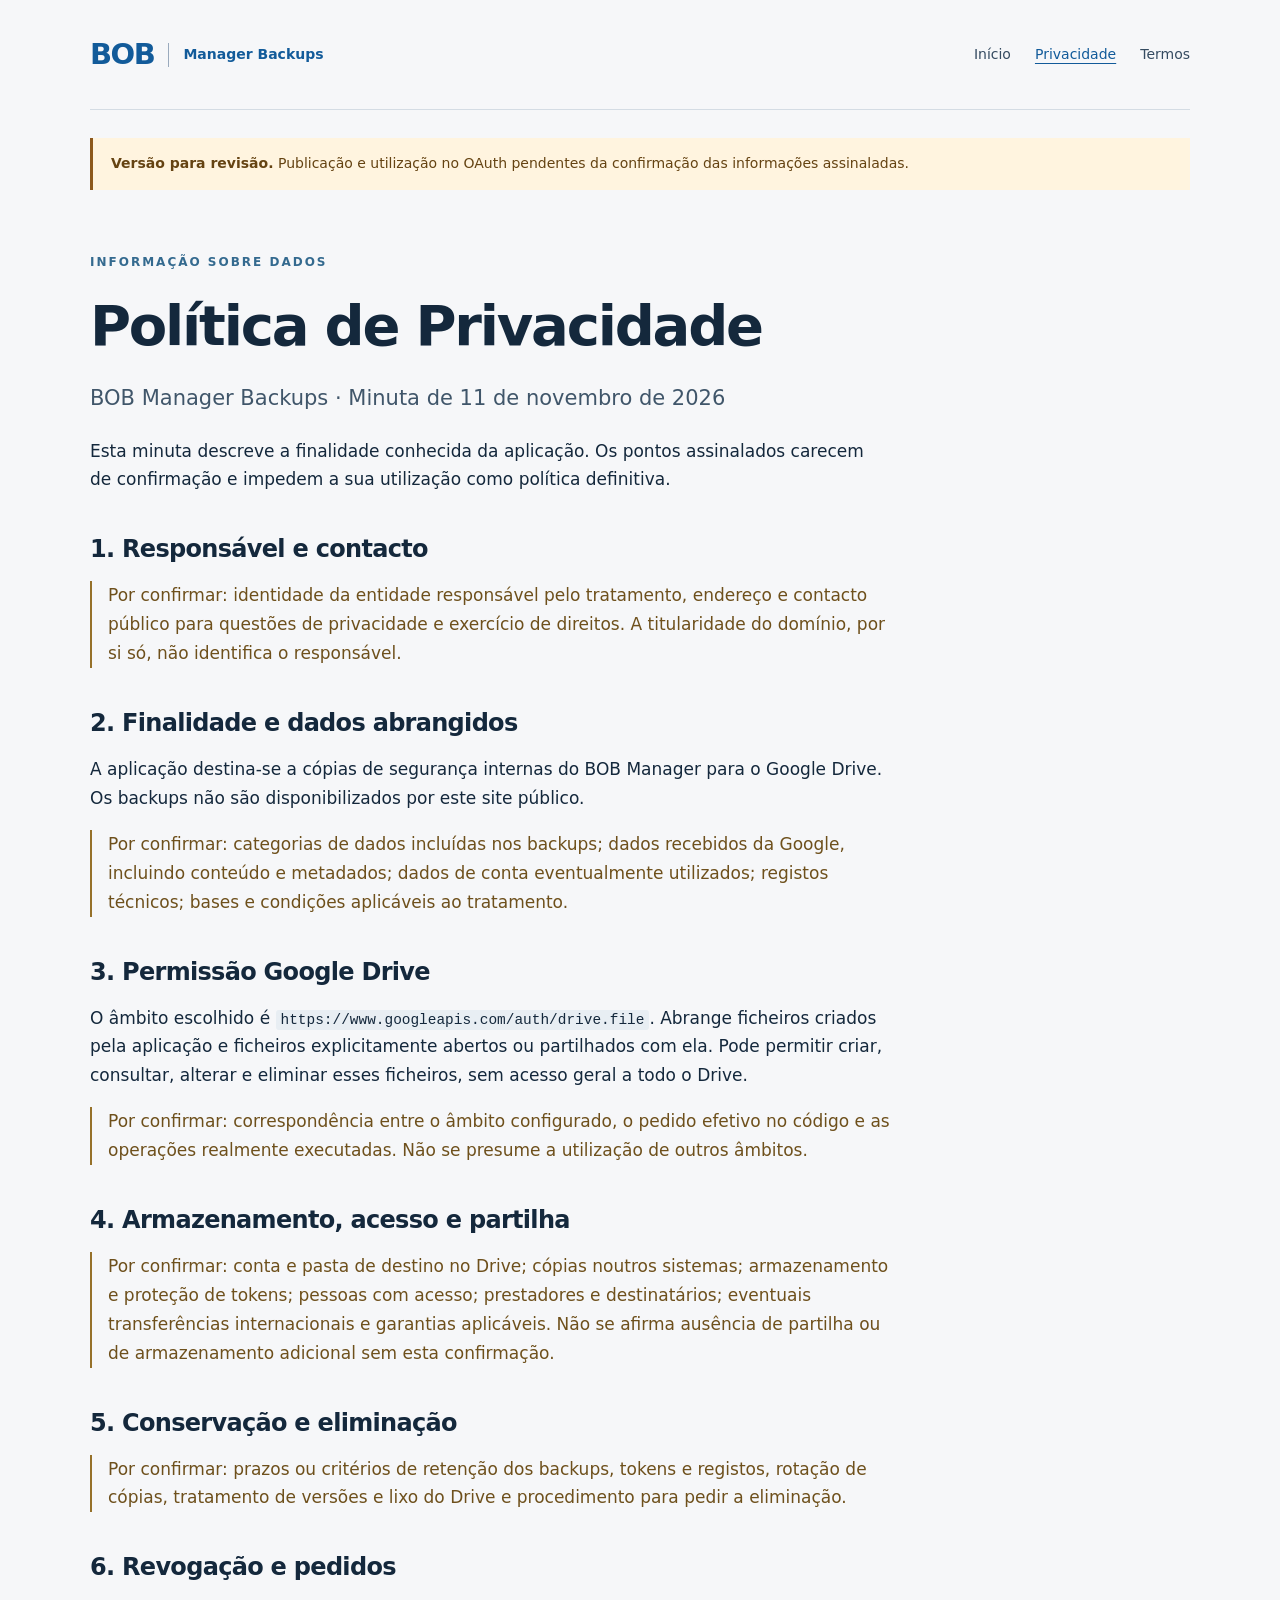
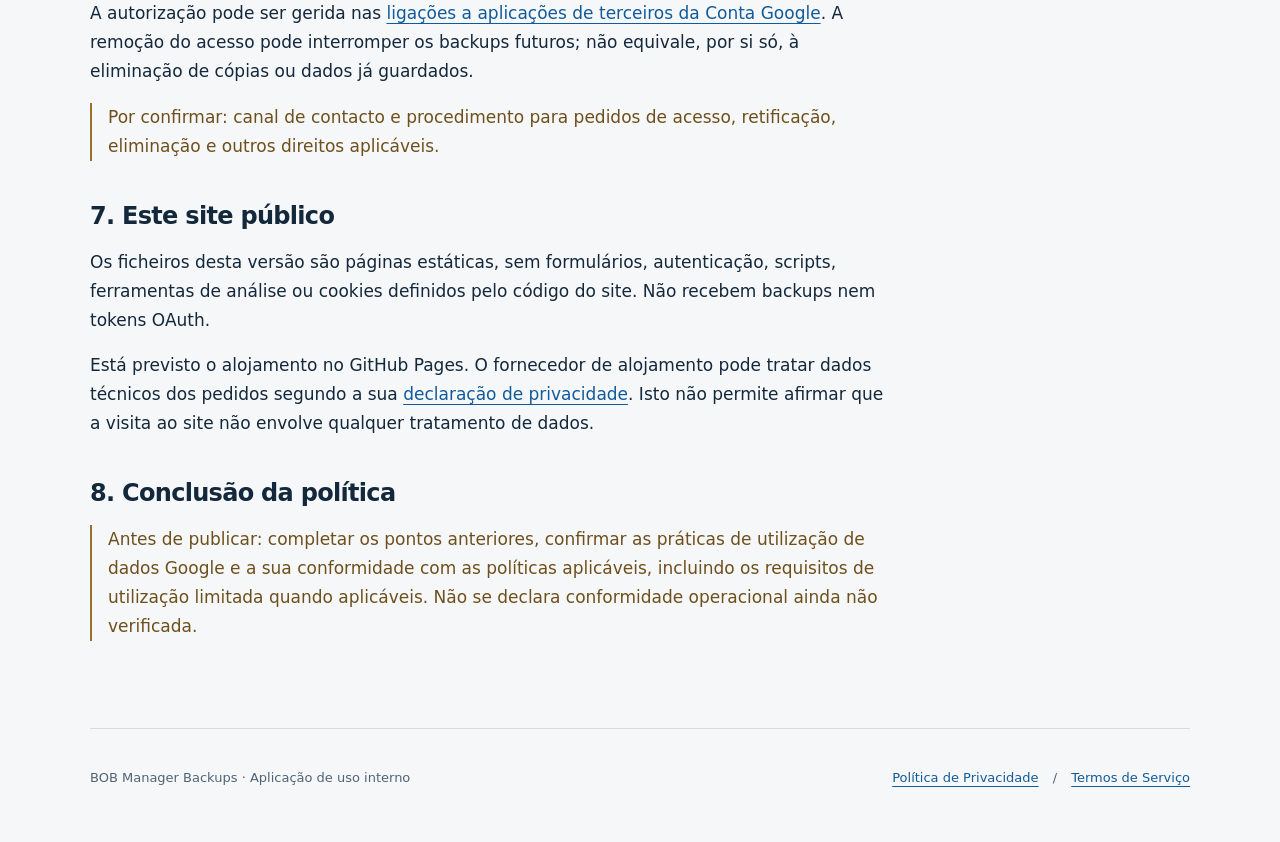
==== docs/privacidade/index.html @ f1970cee "Preparar páginas institucionais e plano de publicação sem ativar Pages" ====
<!doctype html>
<html lang="pt-PT"><head><meta charset="utf-8"><meta name="viewport" content="width=device-width, initial-scale=1"><meta name="robots" content="noindex, nofollow"><meta name="description" content="Informação sobre a aplicação interna BOB Manager Backups e a integração com o Google Drive."><title>Política de Privacidade · BOB Manager Backups</title><link rel="stylesheet" href="../assets/style.css"></head><body><a class="skip" href="#conteudo">Saltar para o conteúdo</a><header class="wrap"><a class="brand" href="../">BOB<span>Manager Backups</span></a><nav aria-label="Navegação principal"><a href="../">Início</a><a href="../privacidade/" aria-current="page">Privacidade</a><a href="../termos/">Termos</a></nav></header><main id="conteudo" class="wrap"><aside class="notice" aria-label="Estado do documento"><strong>Versão para revisão.</strong> Publicação e utilização no OAuth pendentes da confirmação das informações assinaladas.</aside><article class="legal"><p class="eyebrow">INFORMAÇÃO SOBRE DADOS</p><h1>Política de Privacidade</h1><p class="lead">BOB Manager Backups · Minuta de 11 de novembro de 2026</p><p>Esta minuta descreve a finalidade conhecida da aplicação. Os pontos assinalados carecem de confirmação e impedem a sua utilização como política definitiva.</p><h2>1. Responsável e contacto</h2><p class="pending">Por confirmar: identidade da entidade responsável pelo tratamento, endereço e contacto público para questões de privacidade e exercício de direitos. A titularidade do domínio, por si só, não identifica o responsável.</p><h2>2. Finalidade e dados abrangidos</h2><p>A aplicação destina-se a cópias de segurança internas do BOB Manager para o Google Drive. Os backups não são disponibilizados por este site público.</p><p class="pending">Por confirmar: categorias de dados incluídas nos backups; dados recebidos da Google, incluindo conteúdo e metadados; dados de conta eventualmente utilizados; registos técnicos; bases e condições aplicáveis ao tratamento.</p><h2>3. Permissão Google Drive</h2><p>O âmbito escolhido é <code>https://www.googleapis.com/auth/drive.file</code>. Abrange ficheiros criados pela aplicação e ficheiros explicitamente abertos ou partilhados com ela. Pode permitir criar, consultar, alterar e eliminar esses ficheiros, sem acesso geral a todo o Drive.</p><p class="pending">Por confirmar: correspondência entre o âmbito configurado, o pedido efetivo no código e as operações realmente executadas. Não se presume a utilização de outros âmbitos.</p><h2>4. Armazenamento, acesso e partilha</h2><p class="pending">Por confirmar: conta e pasta de destino no Drive; cópias noutros sistemas; armazenamento e proteção de tokens; pessoas com acesso; prestadores e destinatários; eventuais transferências internacionais e garantias aplicáveis. Não se afirma ausência de partilha ou de armazenamento adicional sem esta confirmação.</p><h2>5. Conservação e eliminação</h2><p class="pending">Por confirmar: prazos ou critérios de retenção dos backups, tokens e registos, rotação de cópias, tratamento de versões e lixo do Drive e procedimento para pedir a eliminação.</p><h2>6. Revogação e pedidos</h2><p>A autorização pode ser gerida nas <a href="https://myaccount.google.com/connections">ligações a aplicações de terceiros da Conta Google</a>. A remoção do acesso pode interromper os backups futuros; não equivale, por si só, à eliminação de cópias ou dados já guardados.</p><p class="pending">Por confirmar: canal de contacto e procedimento para pedidos de acesso, retificação, eliminação e outros direitos aplicáveis.</p><h2>7. Este site público</h2><p>Os ficheiros desta versão são páginas estáticas, sem formulários, autenticação, scripts, ferramentas de análise ou cookies definidos pelo código do site. Não recebem backups nem tokens OAuth.</p><p>Está previsto o alojamento no GitHub Pages. O fornecedor de alojamento pode tratar dados técnicos dos pedidos segundo a sua <a href="https://docs.github.com/en/site-policy/privacy-policies/github-general-privacy-statement">declaração de privacidade</a>. Isto não permite afirmar que a visita ao site não envolve qualquer tratamento de dados.</p><h2>8. Conclusão da política</h2><p class="pending">Antes de publicar: completar os pontos anteriores, confirmar as práticas de utilização de dados Google e a sua conformidade com as políticas aplicáveis, incluindo os requisitos de utilização limitada quando aplicáveis. Não se declara conformidade operacional ainda não verificada.</p></article></main><footer class="wrap"><p>BOB Manager Backups · Aplicação de uso interno</p><p><a href="../privacidade/">Política de Privacidade</a> <span aria-hidden="true">/</span> <a href="../termos/">Termos de Serviço</a></p></footer></body></html>
---- docs/assets/style.css ----
*{box-sizing:border-box}html{color-scheme:light;scroll-behavior:smooth}body{margin:0;background:#f6f7f9;color:#14283c;font:17px/1.7 system-ui,-apple-system,BlinkMacSystemFont,"Segoe UI",sans-serif}.wrap{width:min(1100px,calc(100% - 48px));margin:auto}header{display:flex;align-items:center;justify-content:space-between;gap:28px;padding:30px 0;border-bottom:1px solid #d4dce4}.brand{display:flex;align-items:center;gap:14px;font-size:29px;font-weight:800;text-decoration:none;letter-spacing:-1.5px}.brand span{border-left:1px solid #9aaabd;padding-left:14px;font-size:14px;font-weight:600;letter-spacing:0}a{color:#125b9a;text-underline-offset:4px}nav{display:flex;gap:24px}nav a{font-size:14px;text-decoration:none;color:#354b61}nav a[aria-current]{text-decoration:underline;color:#125b9a}a:focus-visible{outline:3px solid #007aa8;outline-offset:5px}.skip{position:absolute;left:20px;top:-100px;background:white;padding:8px;z-index:10}.skip:focus{top:10px}.notice{margin-top:28px;border-left:3px solid #8c581b;background:#fff4df;padding:14px 18px;color:#654312;font-size:14px}.hero{padding:72px 0 78px;max-width:850px}.eyebrow{font-size:12px;letter-spacing:2px;font-weight:750;color:#346a8f}h1{font-size:clamp(38px,5.5vw,68px);letter-spacing:-2.2px;line-height:1.08;margin:24px 0}h2{font-size:28px;letter-spacing:-.7px;line-height:1.25;margin:16px 0}.lead{font-size:21px;line-height:1.65;max-width:730px;color:#40566a}.button{display:inline-flex;gap:30px;margin-top:20px;background:#173f60;color:white;text-decoration:none;padding:13px 20px;border-radius:5px;font-size:15px}.button:hover{background:#0f2d46}.details{display:grid;grid-template-columns:1fr 1.25fr;gap:70px;padding:44px 0;border-top:1px solid #d4dce4}.details p:first-child{margin-top:0}code{font-size:.85em;overflow-wrap:anywhere;background:#e8eef3;padding:2px 5px;border-radius:3px}.pending{border-left:2px solid #96712a;padding-left:16px;color:#6e501c}.legal{max-width:800px;padding:50px 0 70px}.legal h1{font-size:clamp(36px,5vw,56px)}.legal h2{margin-top:40px;font-size:24px}footer{border-top:1px solid #d4dce4;display:flex;justify-content:space-between;gap:20px;padding:25px 0 40px;font-size:13px;color:#506477}footer span{margin:0 10px}@media(max-width:650px){.wrap{width:calc(100% - 36px)}header{align-items:flex-start;flex-direction:column;gap:18px;padding:23px 0}nav{gap:22px}.hero{padding:45px 0 50px}h1{letter-spacing:-1.3px}.lead{font-size:19px}.details{grid-template-columns:1fr;gap:16px;padding:30px 0}footer{flex-direction:column;gap:0}.legal{padding-top:30px}}@media(prefers-reduced-motion:reduce){html{scroll-behavior:auto}}
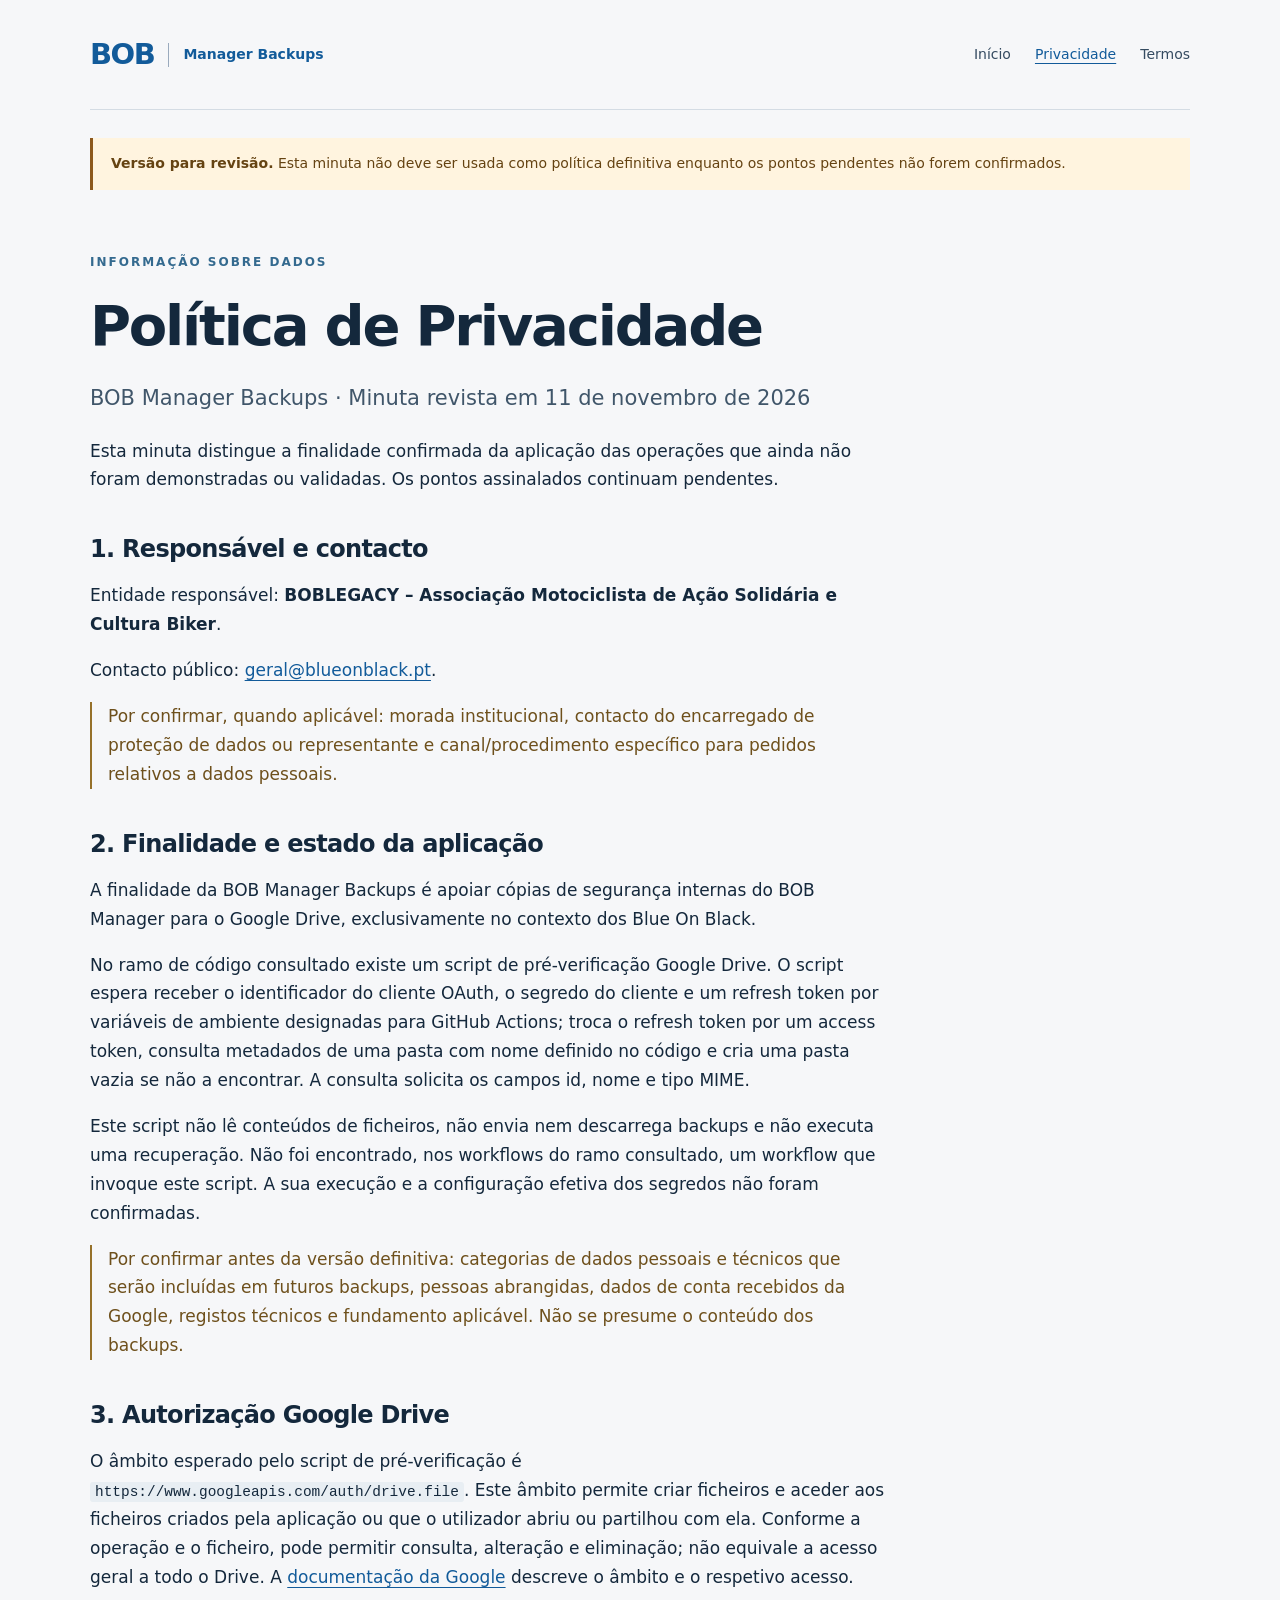
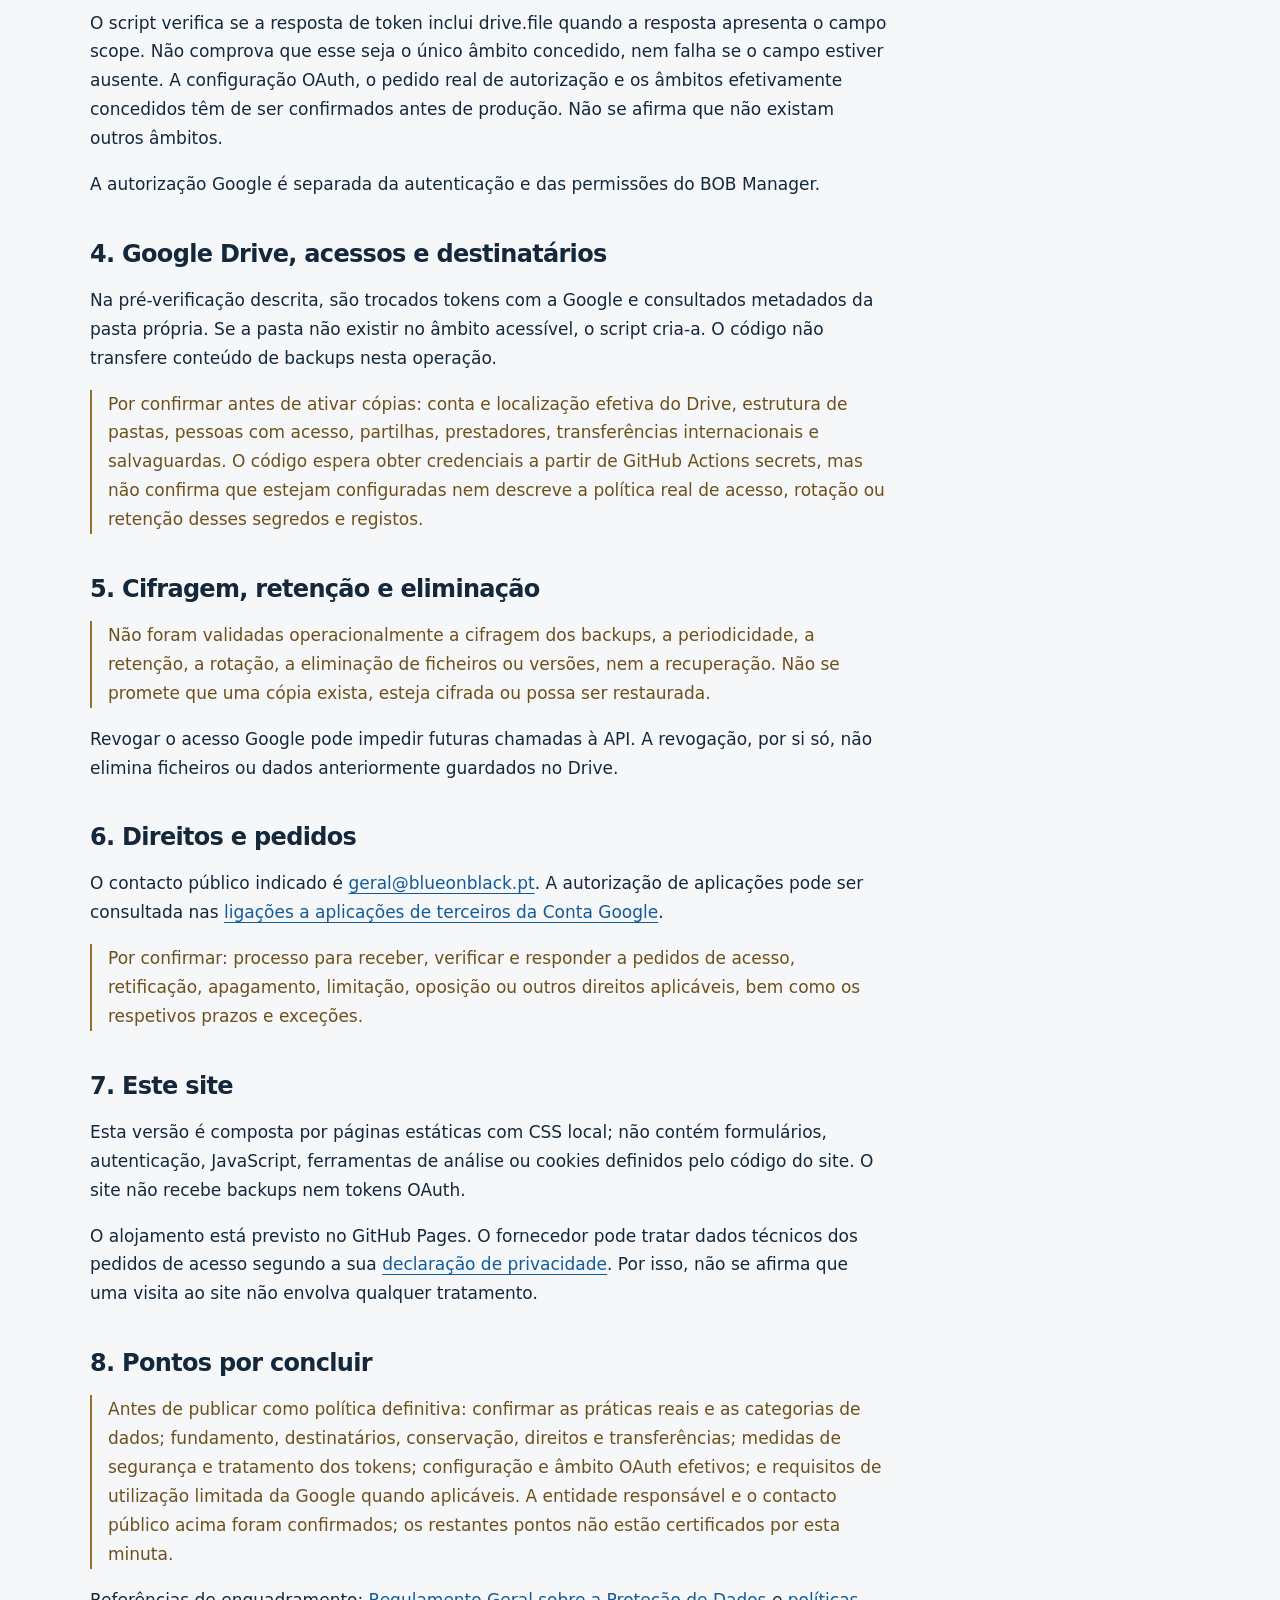
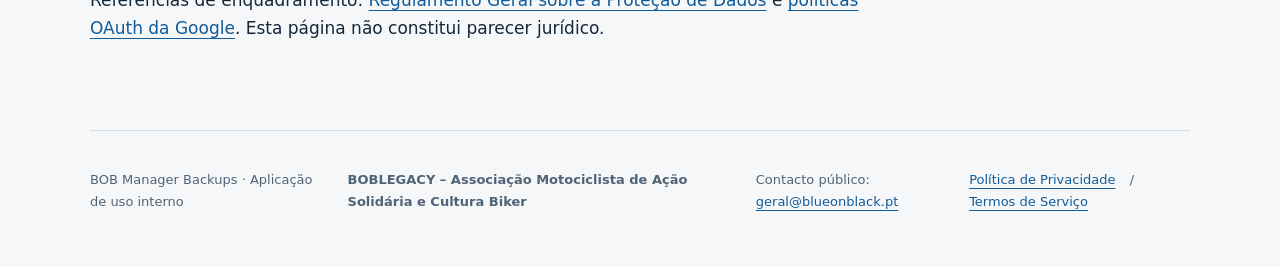
==== commit d82101d5: "docs: align privacy draft with Drive preflight" ====
--- a/docs/privacidade/index.html
+++ b/docs/privacidade/index.html
@@ -1,2 +1,76 @@
 <!doctype html>
-<html lang="pt-PT"><head><meta charset="utf-8"><meta name="viewport" content="width=device-width, initial-scale=1"><meta name="robots" content="noindex, nofollow"><meta name="description" content="Informação sobre a aplicação interna BOB Manager Backups e a integração com o Google Drive."><title>Política de Privacidade · BOB Manager Backups</title><link rel="stylesheet" href="../assets/style.css"></head><body><a class="skip" href="#conteudo">Saltar para o conteúdo</a><header class="wrap"><a class="brand" href="../">BOB<span>Manager Backups</span></a><nav aria-label="Navegação principal"><a href="../">Início</a><a href="../privacidade/" aria-current="page">Privacidade</a><a href="../termos/">Termos</a></nav></header><main id="conteudo" class="wrap"><aside class="notice" aria-label="Estado do documento"><strong>Versão para revisão.</strong> Publicação e utilização no OAuth pendentes da confirmação das informações assinaladas.</aside><article class="legal"><p class="eyebrow">INFORMAÇÃO SOBRE DADOS</p><h1>Política de Privacidade</h1><p class="lead">BOB Manager Backups · Minuta de 11 de novembro de 2026</p><p>Esta minuta descreve a finalidade conhecida da aplicação. Os pontos assinalados carecem de confirmação e impedem a sua utilização como política definitiva.</p><h2>1. Responsável e contacto</h2><p class="pending">Por confirmar: identidade da entidade responsável pelo tratamento, endereço e contacto público para questões de privacidade e exercício de direitos. A titularidade do domínio, por si só, não identifica o responsável.</p><h2>2. Finalidade e dados abrangidos</h2><p>A aplicação destina-se a cópias de segurança internas do BOB Manager para o Google Drive. Os backups não são disponibilizados por este site público.</p><p class="pending">Por confirmar: categorias de dados incluídas nos backups; dados recebidos da Google, incluindo conteúdo e metadados; dados de conta eventualmente utilizados; registos técnicos; bases e condições aplicáveis ao tratamento.</p><h2>3. Permissão Google Drive</h2><p>O âmbito escolhido é <code>https://www.googleapis.com/auth/drive.file</code>. Abrange ficheiros criados pela aplicação e ficheiros explicitamente abertos ou partilhados com ela. Pode permitir criar, consultar, alterar e eliminar esses ficheiros, sem acesso geral a todo o Drive.</p><p class="pending">Por confirmar: correspondência entre o âmbito configurado, o pedido efetivo no código e as operações realmente executadas. Não se presume a utilização de outros âmbitos.</p><h2>4. Armazenamento, acesso e partilha</h2><p class="pending">Por confirmar: conta e pasta de destino no Drive; cópias noutros sistemas; armazenamento e proteção de tokens; pessoas com acesso; prestadores e destinatários; eventuais transferências internacionais e garantias aplicáveis. Não se afirma ausência de partilha ou de armazenamento adicional sem esta confirmação.</p><h2>5. Conservação e eliminação</h2><p class="pending">Por confirmar: prazos ou critérios de retenção dos backups, tokens e registos, rotação de cópias, tratamento de versões e lixo do Drive e procedimento para pedir a eliminação.</p><h2>6. Revogação e pedidos</h2><p>A autorização pode ser gerida nas <a href="https://myaccount.google.com/connections">ligações a aplicações de terceiros da Conta Google</a>. A remoção do acesso pode interromper os backups futuros; não equivale, por si só, à eliminação de cópias ou dados já guardados.</p><p class="pending">Por confirmar: canal de contacto e procedimento para pedidos de acesso, retificação, eliminação e outros direitos aplicáveis.</p><h2>7. Este site público</h2><p>Os ficheiros desta versão são páginas estáticas, sem formulários, autenticação, scripts, ferramentas de análise ou cookies definidos pelo código do site. Não recebem backups nem tokens OAuth.</p><p>Está previsto o alojamento no GitHub Pages. O fornecedor de alojamento pode tratar dados técnicos dos pedidos segundo a sua <a href="https://docs.github.com/en/site-policy/privacy-policies/github-general-privacy-statement">declaração de privacidade</a>. Isto não permite afirmar que a visita ao site não envolve qualquer tratamento de dados.</p><h2>8. Conclusão da política</h2><p class="pending">Antes de publicar: completar os pontos anteriores, confirmar as práticas de utilização de dados Google e a sua conformidade com as políticas aplicáveis, incluindo os requisitos de utilização limitada quando aplicáveis. Não se declara conformidade operacional ainda não verificada.</p></article></main><footer class="wrap"><p>BOB Manager Backups · Aplicação de uso interno</p><p><a href="../privacidade/">Política de Privacidade</a> <span aria-hidden="true">/</span> <a href="../termos/">Termos de Serviço</a></p></footer></body></html>
+<html lang="pt-PT">
+<head>
+  <meta charset="utf-8">
+  <meta name="viewport" content="width=device-width, initial-scale=1">
+  <meta name="robots" content="noindex, nofollow">
+  <meta name="description" content="Minuta de privacidade para revisão da aplicação interna BOB Manager Backups.">
+  <title>Política de Privacidade · BOB Manager Backups</title>
+  <link rel="stylesheet" href="../assets/style.css">
+</head>
+<body>
+  <a class="skip" href="#conteudo">Saltar para o conteúdo</a>
+  <header class="wrap">
+    <a class="brand" href="../">BOB<span>Manager Backups</span></a>
+    <nav aria-label="Navegação principal">
+      <a href="../">Início</a>
+      <a href="../privacidade/" aria-current="page">Privacidade</a>
+      <a href="../termos/">Termos</a>
+    </nav>
+  </header>
+  <main id="conteudo" class="wrap">
+    <aside class="notice" aria-label="Estado do documento">
+      <strong>Versão para revisão.</strong>
+      Esta minuta não deve ser usada como política definitiva enquanto os pontos pendentes não forem confirmados.
+    </aside>
+    <article class="legal">
+      <p class="eyebrow">INFORMAÇÃO SOBRE DADOS</p>
+      <h1>Política de Privacidade</h1>
+      <p class="lead">BOB Manager Backups · Minuta revista em 11 de novembro de 2026</p>
+      <p>Esta minuta distingue a finalidade confirmada da aplicação das operações que ainda não foram demonstradas ou validadas. Os pontos assinalados continuam pendentes.</p>
+
+      <h2>1. Responsável e contacto</h2>
+      <p>Entidade responsável: <strong>BOBLEGACY – Associação Motociclista de Ação Solidária e Cultura Biker</strong>.</p>
+      <p>Contacto público: <a href="mailto:geral@blueonblack.pt">geral@blueonblack.pt</a>.</p>
+      <p class="pending">Por confirmar, quando aplicável: morada institucional, contacto do encarregado de proteção de dados ou representante e canal/procedimento específico para pedidos relativos a dados pessoais.</p>
+
+      <h2>2. Finalidade e estado da aplicação</h2>
+      <p>A finalidade da BOB Manager Backups é apoiar cópias de segurança internas do BOB Manager para o Google Drive, exclusivamente no contexto dos Blue On Black.</p>
+      <p>No ramo de código consultado existe um script de pré-verificação Google Drive. O script espera receber o identificador do cliente OAuth, o segredo do cliente e um refresh token por variáveis de ambiente designadas para GitHub Actions; troca o refresh token por um access token, consulta metadados de uma pasta com nome definido no código e cria uma pasta vazia se não a encontrar. A consulta solicita os campos id, nome e tipo MIME.</p>
+      <p>Este script não lê conteúdos de ficheiros, não envia nem descarrega backups e não executa uma recuperação. Não foi encontrado, nos workflows do ramo consultado, um workflow que invoque este script. A sua execução e a configuração efetiva dos segredos não foram confirmadas.</p>
+      <p class="pending">Por confirmar antes da versão definitiva: categorias de dados pessoais e técnicos que serão incluídas em futuros backups, pessoas abrangidas, dados de conta recebidos da Google, registos técnicos e fundamento aplicável. Não se presume o conteúdo dos backups.</p>
+
+      <h2>3. Autorização Google Drive</h2>
+      <p>O âmbito esperado pelo script de pré-verificação é <code>https://www.googleapis.com/auth/drive.file</code>. Este âmbito permite criar ficheiros e aceder aos ficheiros criados pela aplicação ou que o utilizador abriu ou partilhou com ela. Conforme a operação e o ficheiro, pode permitir consulta, alteração e eliminação; não equivale a acesso geral a todo o Drive. A <a href="https://developers.google.com/workspace/drive/api/guides/api-specific-auth">documentação da Google</a> descreve o âmbito e o respetivo acesso.</p>
+      <p>O script verifica se a resposta de token inclui drive.file quando a resposta apresenta o campo scope. Não comprova que esse seja o único âmbito concedido, nem falha se o campo estiver ausente. A configuração OAuth, o pedido real de autorização e os âmbitos efetivamente concedidos têm de ser confirmados antes de produção. Não se afirma que não existam outros âmbitos.</p>
+      <p>A autorização Google é separada da autenticação e das permissões do BOB Manager.</p>
+
+      <h2>4. Google Drive, acessos e destinatários</h2>
+      <p>Na pré-verificação descrita, são trocados tokens com a Google e consultados metadados da pasta própria. Se a pasta não existir no âmbito acessível, o script cria-a. O código não transfere conteúdo de backups nesta operação.</p>
+      <p class="pending">Por confirmar antes de ativar cópias: conta e localização efetiva do Drive, estrutura de pastas, pessoas com acesso, partilhas, prestadores, transferências internacionais e salvaguardas. O código espera obter credenciais a partir de GitHub Actions secrets, mas não confirma que estejam configuradas nem descreve a política real de acesso, rotação ou retenção desses segredos e registos.</p>
+
+      <h2>5. Cifragem, retenção e eliminação</h2>
+      <p class="pending">Não foram validadas operacionalmente a cifragem dos backups, a periodicidade, a retenção, a rotação, a eliminação de ficheiros ou versões, nem a recuperação. Não se promete que uma cópia exista, esteja cifrada ou possa ser restaurada.</p>
+      <p>Revogar o acesso Google pode impedir futuras chamadas à API. A revogação, por si só, não elimina ficheiros ou dados anteriormente guardados no Drive.</p>
+
+      <h2>6. Direitos e pedidos</h2>
+      <p>O contacto público indicado é <a href="mailto:geral@blueonblack.pt">geral@blueonblack.pt</a>. A autorização de aplicações pode ser consultada nas <a href="https://myaccount.google.com/connections">ligações a aplicações de terceiros da Conta Google</a>.</p>
+      <p class="pending">Por confirmar: processo para receber, verificar e responder a pedidos de acesso, retificação, apagamento, limitação, oposição ou outros direitos aplicáveis, bem como os respetivos prazos e exceções.</p>
+
+      <h2>7. Este site</h2>
+      <p>Esta versão é composta por páginas estáticas com CSS local; não contém formulários, autenticação, JavaScript, ferramentas de análise ou cookies definidos pelo código do site. O site não recebe backups nem tokens OAuth.</p>
+      <p>O alojamento está previsto no GitHub Pages. O fornecedor pode tratar dados técnicos dos pedidos de acesso segundo a sua <a href="https://docs.github.com/en/site-policy/privacy-policies/github-general-privacy-statement">declaração de privacidade</a>. Por isso, não se afirma que uma visita ao site não envolva qualquer tratamento.</p>
+
+      <h2>8. Pontos por concluir</h2>
+      <p class="pending">Antes de publicar como política definitiva: confirmar as práticas reais e as categorias de dados; fundamento, destinatários, conservação, direitos e transferências; medidas de segurança e tratamento dos tokens; configuração e âmbito OAuth efetivos; e requisitos de utilização limitada da Google quando aplicáveis. A entidade responsável e o contacto público acima foram confirmados; os restantes pontos não estão certificados por esta minuta.</p>
+      <p>Referências de enquadramento: <a href="https://eur-lex.europa.eu/eli/reg/2016/679/oj/eng/">Regulamento Geral sobre a Proteção de Dados</a> e <a href="https://developers.google.com/identity/protocols/oauth2/policies">políticas OAuth da Google</a>. Esta página não constitui parecer jurídico.</p>
+    </article>
+  </main>
+  <footer class="wrap">
+    <p>BOB Manager Backups · Aplicação de uso interno</p>
+    <p><strong>BOBLEGACY – Associação Motociclista de Ação Solidária e Cultura Biker</strong></p>
+    <p>Contacto público: <a href="mailto:geral@blueonblack.pt">geral@blueonblack.pt</a></p>
+    <p><a href="../privacidade/">Política de Privacidade</a> <span aria-hidden="true">/</span> <a href="../termos/">Termos de Serviço</a></p>
+  </footer>
+</body>
+</html>
